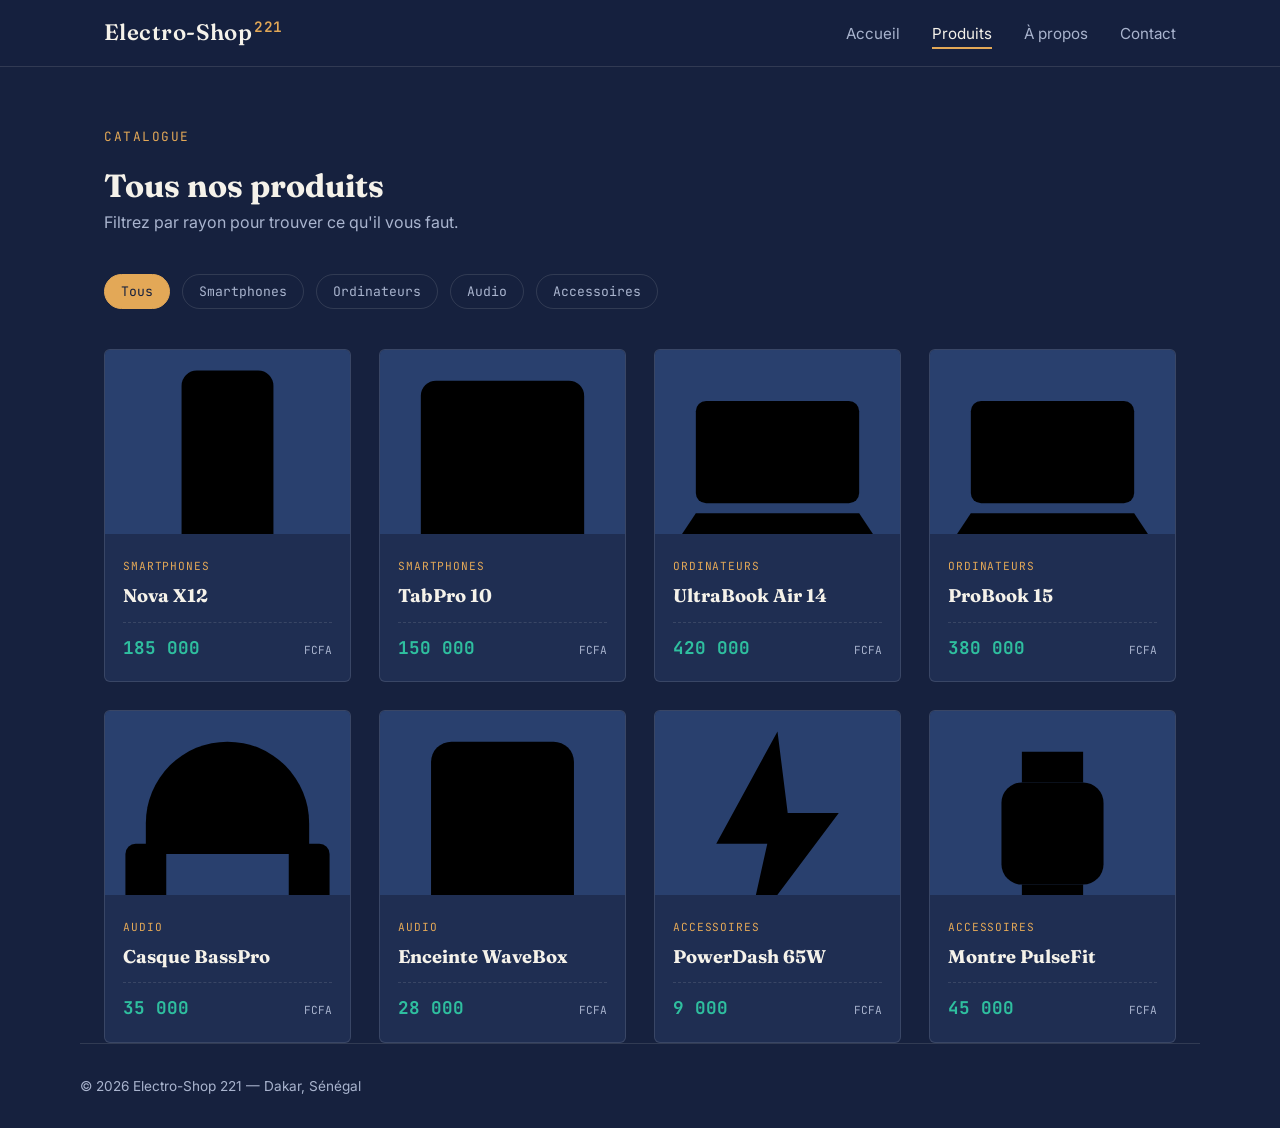
==== produits.html @ 27fc1712 "initialisation" ====
<!DOCTYPE html>
<html lang="fr">
<head>
  <meta charset="UTF-8">
  <meta name="viewport" content="width=device-width, initial-scale=1.0">
  <title>Electro-Shop 221 — Produits</title>
  <link rel="preconnect" href="https://fonts.googleapis.com">
  <link href="https://fonts.googleapis.com/css2?family=Fraunces:wght@500;600;700&family=Inter:wght@400;500;600&family=JetBrains+Mono:wght@400;500&display=swap" rel="stylesheet">
  <link rel="stylesheet" href="style.css">
</head>
<body>

  <header class="site-header">
    <div class="nav-inner">
      <a href="index.html" class="logo">Electro-Shop<span class="logo-code">221</span></a>
      <nav class="main-nav">
        <ul>
          <li><a href="index.html">Accueil</a></li>
          <li><a href="produits.html" class="active">Produits</a></li>
          <li><a href="apropos.html">À propos</a></li>
          <li><a href="contact.html">Contact</a></li>
        </ul>
      </nav>
      <button class="nav-toggle" aria-label="Ouvrir le menu" aria-expanded="false">
        <span></span><span></span><span></span>
      </button>
    </div>
  </header>

  <section class="container" style="padding-top:56px;">
    <div class="section-head">
      <div>
        <span class="eyebrow">Catalogue</span>
        <h2>Tous nos produits</h2>
        <p>Filtrez par rayon pour trouver ce qu'il vous faut.</p>
      </div>
    </div>

    <div class="categories">
      <button class="chip active" data-filter="tous">Tous</button>
      <button class="chip" data-filter="smartphones">Smartphones</button>
      <button class="chip" data-filter="ordinateurs">Ordinateurs</button>
      <button class="chip" data-filter="audio">Audio</button>
      <button class="chip" data-filter="accessoires">Accessoires</button>
    </div>

    <div class="product-grid">

      <div class="product-card" data-category="smartphones">
        <div class="thumb icon-thumb" role="img" aria-label="Smartphone Nova X12"><svg viewBox="0 0 48 48"><rect x="15" y="4" width="18" height="40" rx="3"></rect><line x1="21" y1="38" x2="27" y2="38"></line></svg></div>
        <div class="product-body">
          <span class="product-cat">Smartphones</span>
          <h3 class="product-name">Nova X12</h3>
          <div class="price-tag"><span class="amount">185 000</span><span class="currency">FCFA</span></div>
        </div>
      </div>

      <div class="product-card" data-category="smartphones">
        <div class="thumb icon-thumb" role="img" aria-label="Tablette TabPro 10"><svg viewBox="0 0 48 48"><rect x="8" y="6" width="32" height="36" rx="3"></rect><line x1="20" y1="38" x2="28" y2="38"></line></svg></div>
        <div class="product-body">
          <span class="product-cat">Smartphones</span>
          <h3 class="product-name">TabPro 10</h3>
          <div class="price-tag"><span class="amount">150 000</span><span class="currency">FCFA</span></div>
        </div>
      </div>

      <div class="product-card" data-category="ordinateurs">
        <div class="thumb icon-thumb" role="img" aria-label="Ordinateur UltraBook Air 14"><svg viewBox="0 0 48 48"><rect x="8" y="10" width="32" height="20" rx="2"></rect><path d="M4 38h40l-4-6H8z"></path></svg></div>
        <div class="product-body">
          <span class="product-cat">Ordinateurs</span>
          <h3 class="product-name">UltraBook Air 14</h3>
          <div class="price-tag"><span class="amount">420 000</span><span class="currency">FCFA</span></div>
        </div>
      </div>

      <div class="product-card" data-category="ordinateurs">
        <div class="thumb icon-thumb" role="img" aria-label="Ordinateur ProBook 15"><svg viewBox="0 0 48 48"><rect x="8" y="10" width="32" height="20" rx="2"></rect><path d="M4 38h40l-4-6H8z"></path></svg></div>
        <div class="product-body">
          <span class="product-cat">Ordinateurs</span>
          <h3 class="product-name">ProBook 15</h3>
          <div class="price-tag"><span class="amount">380 000</span><span class="currency">FCFA</span></div>
        </div>
      </div>

      <div class="product-card" data-category="audio">
        <div class="thumb icon-thumb" role="img" aria-label="Casque sans fil BassPro"><svg viewBox="0 0 48 48"><path d="M8 28v-6a16 16 0 0 1 32 0v6"></path><rect x="4" y="26" width="8" height="12" rx="2"></rect><rect x="36" y="26" width="8" height="12" rx="2"></rect></svg></div>
        <div class="product-body">
          <span class="product-cat">Audio</span>
          <h3 class="product-name">Casque BassPro</h3>
          <div class="price-tag"><span class="amount">35 000</span><span class="currency">FCFA</span></div>
        </div>
      </div>

      <div class="product-card" data-category="audio">
        <div class="thumb icon-thumb" role="img" aria-label="Enceinte Bluetooth WaveBox"><svg viewBox="0 0 48 48"><rect x="10" y="6" width="28" height="36" rx="4"></rect><circle cx="24" cy="18" r="5"></circle><circle cx="24" cy="32" r="3"></circle></svg></div>
        <div class="product-body">
          <span class="product-cat">Audio</span>
          <h3 class="product-name">Enceinte WaveBox</h3>
          <div class="price-tag"><span class="amount">28 000</span><span class="currency">FCFA</span></div>
        </div>
      </div>

      <div class="product-card" data-category="accessoires">
        <div class="thumb icon-thumb" role="img" aria-label="Chargeur rapide PowerDash 65W"><svg viewBox="0 0 48 48"><path d="M24 4 12 26h10l-4 18 18-24H26z"></path></svg></div>
        <div class="product-body">
          <span class="product-cat">Accessoires</span>
          <h3 class="product-name">PowerDash 65W</h3>
          <div class="price-tag"><span class="amount">9 000</span><span class="currency">FCFA</span></div>
        </div>
      </div>

      <div class="product-card" data-category="accessoires">
        <div class="thumb icon-thumb" role="img" aria-label="Montre connectée PulseFit"><svg viewBox="0 0 48 48"><rect x="14" y="14" width="20" height="20" rx="4"></rect><path d="M18 14V8h12v6M18 34v6h12v-6"></path></svg></div>
        <div class="product-body">
          <span class="product-cat">Accessoires</span>
          <h3 class="product-name">Montre PulseFit</h3>
          <div class="price-tag"><span class="amount">45 000</span><span class="currency">FCFA</span></div>
        </div>
      </div>

    </div>
  </section>

  <footer class="site-footer container">
    <span>© 2026 Electro-Shop 221 — Dakar, Sénégal</span>
  </footer>

  <script src="script.js"></script>
</body>
</html>
---- style.css ----
:root {
  --bg: #16213E;
  --bg-panel: #1F2E52;
  --bg-panel-light: #29406e;
  --gold: #E3A857;
  --teal: #2FBF9F;
  --text: #F5F2EA;
  --text-muted: #A9B4CE;
  --border: rgba(245, 242, 234, 0.12);

  --font-display: "Fraunces", Georgia, serif;
  --font-body: "Inter", system-ui, -apple-system, sans-serif;
  --font-mono: "JetBrains Mono", "Courier New", monospace;

  --radius: 6px;
  --container: 1120px;
}

* {
  box-sizing: border-box;
}

html {
  scroll-behavior: smooth;
}

body {
  margin: 0;
  background: var(--bg);
  color: var(--text);
  font-family: var(--font-body);
  line-height: 1.5;
}

a {
  color: inherit;
  text-decoration: none;
}

img {
  max-width: 100%;
  display: block;
}

.container {
  max-width: var(--container);
  margin: 0 auto;
  padding: 0 24px;
}



header.site-header {
  position: sticky;
  top: 0;
  z-index: 50;
  background: rgba(22, 33, 62, 0.92);
  backdrop-filter: blur(6px);
  border-bottom: 1px solid var(--border);
}

.nav-inner {
  display: flex;
  align-items: center;
  justify-content: space-between;
  padding: 16px 24px;
  max-width: var(--container);
  margin: 0 auto;
}

.logo {
  font-family: var(--font-display);
  font-size: 1.4rem;
  font-weight: 600;
  letter-spacing: 0.02em;
}

.logo .logo-code {
  color: var(--gold);
  font-family: var(--font-mono);
  font-size: 0.9rem;
  vertical-align: super;
  margin-left: 2px;
}

nav.main-nav ul {
  list-style: none;
  display: flex;
  gap: 32px;
  margin: 0;
  padding: 0;
}

nav.main-nav a {
  font-size: 0.95rem;
  color: var(--text-muted);
  transition: color 0.2s ease;
  position: relative;
}

nav.main-nav a:hover,
nav.main-nav a.active {
  color: var(--text);
}

nav.main-nav a.active::after {
  content: "";
  position: absolute;
  left: 0;
  bottom: -6px;
  width: 100%;
  height: 2px;
  background: var(--gold);
}

.nav-toggle {
  display: none;
  flex-direction: column;
  gap: 5px;
  background: none;
  border: none;
  cursor: pointer;
  padding: 6px;
}

.nav-toggle span {
  width: 24px;
  height: 2px;
  background: var(--text);
  display: block;
}



.hero {
  padding: 96px 0 64px;
  border-bottom: 1px solid var(--border);
}

.hero-inner {
  display: grid;
  grid-template-columns: 1.2fr 1fr;
  gap: 48px;
  align-items: center;
}

.eyebrow {
  font-family: var(--font-mono);
  color: var(--gold);
  font-size: 0.8rem;
  letter-spacing: 0.12em;
  text-transform: uppercase;
  margin-bottom: 16px;
  display: inline-block;
}

.hero h1 {
  font-family: var(--font-display);
  font-size: clamp(2.2rem, 4vw, 3.4rem);
  line-height: 1.1;
  margin: 0 0 20px;
}

.hero p.lead {
  color: var(--text-muted);
  font-size: 1.1rem;
  max-width: 46ch;
  margin-bottom: 32px;
}

.hero-panel {
  background: var(--bg-panel);
  border: 1px solid var(--border);
  border-radius: var(--radius);
  padding: 28px;
}

.hero-panel-title {
  font-family: var(--font-mono);
  font-size: 0.75rem;
  color: var(--text-muted);
  letter-spacing: 0.08em;
  text-transform: uppercase;
  margin-bottom: 14px;
}

.spec-line {
  display: flex;
  justify-content: space-between;
  padding: 10px 0;
  border-bottom: 1px dashed var(--border);
  font-family: var(--font-mono);
  font-size: 0.9rem;
}

.spec-line:last-child {
  border-bottom: none;
}

.spec-line span:first-child {
  color: var(--text-muted);
}



.btn {
  display: inline-flex;
  align-items: center;
  gap: 8px;
  padding: 13px 26px;
  border-radius: var(--radius);
  font-weight: 600;
  font-size: 0.95rem;
  border: 1px solid transparent;
  cursor: pointer;
}

.btn-primary {
  background: var(--gold);
  color: #16213E;
}

.btn-primary:hover {
  background: #eeb96e;
}

.btn-outline {
  border-color: var(--border);
  color: var(--text);
}

.btn-outline:hover {
  border-color: var(--gold);
}



section {
  padding: 72px 0;
}

.section-head {
  display: flex;
  justify-content: space-between;
  align-items: flex-end;
  margin-bottom: 40px;
  flex-wrap: wrap;
  gap: 16px;
}

.section-head h2 {
  font-family: var(--font-display);
  font-size: 2rem;
  margin: 0;
}

.section-head p {
  color: var(--text-muted);
  max-width: 40ch;
  margin: 0;
}



.categories {
  display: flex;
  gap: 12px;
  flex-wrap: wrap;
  margin-bottom: 40px;
}

.chip {
  font-family: var(--font-mono);
  font-size: 0.82rem;
  padding: 8px 16px;
  border: 1px solid var(--border);
  border-radius: 999px;
  background: transparent;
  color: var(--text-muted);
  cursor: pointer;
  transition: all 0.15s ease;
}

.chip:hover {
  border-color: var(--gold);
  color: var(--text);
}

.chip.active {
  background: var(--gold);
  border-color: var(--gold);
  color: #16213E;
}



.product-grid {
  display: grid;
  grid-template-columns: repeat(auto-fill, minmax(240px, 1fr));
  gap: 28px;
}

.product-card {
  background: var(--bg-panel);
  border: 1px solid var(--border);
  border-radius: var(--radius);
  overflow: hidden;
  transition: transform 0.2s ease, border-color 0.2s ease;
}

.product-card:hover {
  transform: translateY(-4px);
  border-color: var(--gold);
}

.product-card .thumb {
  aspect-ratio: 4 / 3;
  overflow: hidden;
  background: var(--bg-panel-light);
}

.product-card .thumb img {
  width: 100%;
  height: 100%;
  object-fit: cover;
}

.product-body {
  padding: 18px 18px 20px;
}

.product-cat {
  font-family: var(--font-mono);
  font-size: 0.7rem;
  color: var(--gold);
  text-transform: uppercase;
  letter-spacing: 0.08em;
}

.product-name {
  font-family: var(--font-display);
  font-size: 1.15rem;
  margin: 6px 0 12px;
}


.price-tag {
  display: flex;
  align-items: baseline;
  justify-content: space-between;
  font-family: var(--font-mono);
  padding-top: 12px;
  border-top: 1px dashed var(--border);
  position: relative;
}

.price-tag .amount {
  font-size: 1.1rem;
  color: var(--teal);
  font-weight: 700;
}

.price-tag .currency {
  font-size: 0.7rem;
  color: var(--text-muted);
}



.timeline {
  display: grid;
  gap: 20px;
}

.timeline-item {
  display: grid;
  grid-template-columns: 90px 1fr;
  gap: 20px;
  padding: 20px 0;
  border-bottom: 1px solid var(--border);
}

.timeline-item .year {
  font-family: var(--font-mono);
  color: var(--gold);
}

.team-grid {
  display: grid;
  grid-template-columns: repeat(auto-fit, minmax(220px, 1fr));
  gap: 24px;
  margin-top: 32px;
}

.team-card {
  background: var(--bg-panel);
  border: 1px solid var(--border);
  border-radius: var(--radius);
  padding: 24px;
  text-align: center;
}

.team-card .avatar {
  width: 72px;
  height: 72px;
  border-radius: 50%;
  background: var(--bg-panel-light);
  margin: 0 auto 14px;
  display: flex;
  align-items: center;
  justify-content: center;
  font-family: var(--font-display);
  color: var(--gold);
  font-size: 1.4rem;
}



.contact-layout {
  display: grid;
  grid-template-columns: 1fr 1fr;
  gap: 48px;
}

form.contact-form {
  display: grid;
  gap: 18px;
}

.field label {
  display: block;
  font-size: 0.85rem;
  color: var(--text-muted);
  margin-bottom: 6px;
}

.field input,
.field textarea {
  width: 100%;
  padding: 12px 14px;
  border-radius: var(--radius);
  border: 1px solid var(--border);
  background: var(--bg-panel);
  color: var(--text);
  font-family: var(--font-body);
  font-size: 0.95rem;
}

.field input:focus,
.field textarea:focus {
  outline: 2px solid var(--gold);
  outline-offset: 1px;
}

.error-msg {
  color: #e57373;
  font-size: 0.8rem;
  margin-top: 4px;
  min-height: 1em;
}

.form-status {
  padding: 12px 14px;
  border-radius: var(--radius);
  font-size: 0.9rem;
  display: none;
}

.form-status.visible {
  display: block;
}

.form-status.success {
  background: rgba(47, 191, 159, 0.15);
  color: var(--teal);
  border: 1px solid var(--teal);
}

.contact-info .spec-line span:first-child {
  min-width: 90px;
}


footer.site-footer {
  border-top: 1px solid var(--border);
  padding: 32px 0;
  color: var(--text-muted);
  font-size: 0.85rem;
  display: flex;
  justify-content: space-between;
  flex-wrap: wrap;
  gap: 12px;
}



@media (max-width: 800px) {
  .hero-inner,
  .contact-layout {
    grid-template-columns: 1fr;
  }

  nav.main-nav {
    position: fixed;
    top: 64px;
    left: 0;
    right: 0;
    background: var(--bg-panel);
    border-bottom: 1px solid var(--border);
    display: none;
    flex-direction: column;
    padding: 16px 24px 24px;
  }

  nav.main-nav.open {
    display: flex;
  }

  nav.main-nav ul {
    flex-direction: column;
    gap: 18px;
  }

  .nav-toggle {
    display: flex;
  }
}
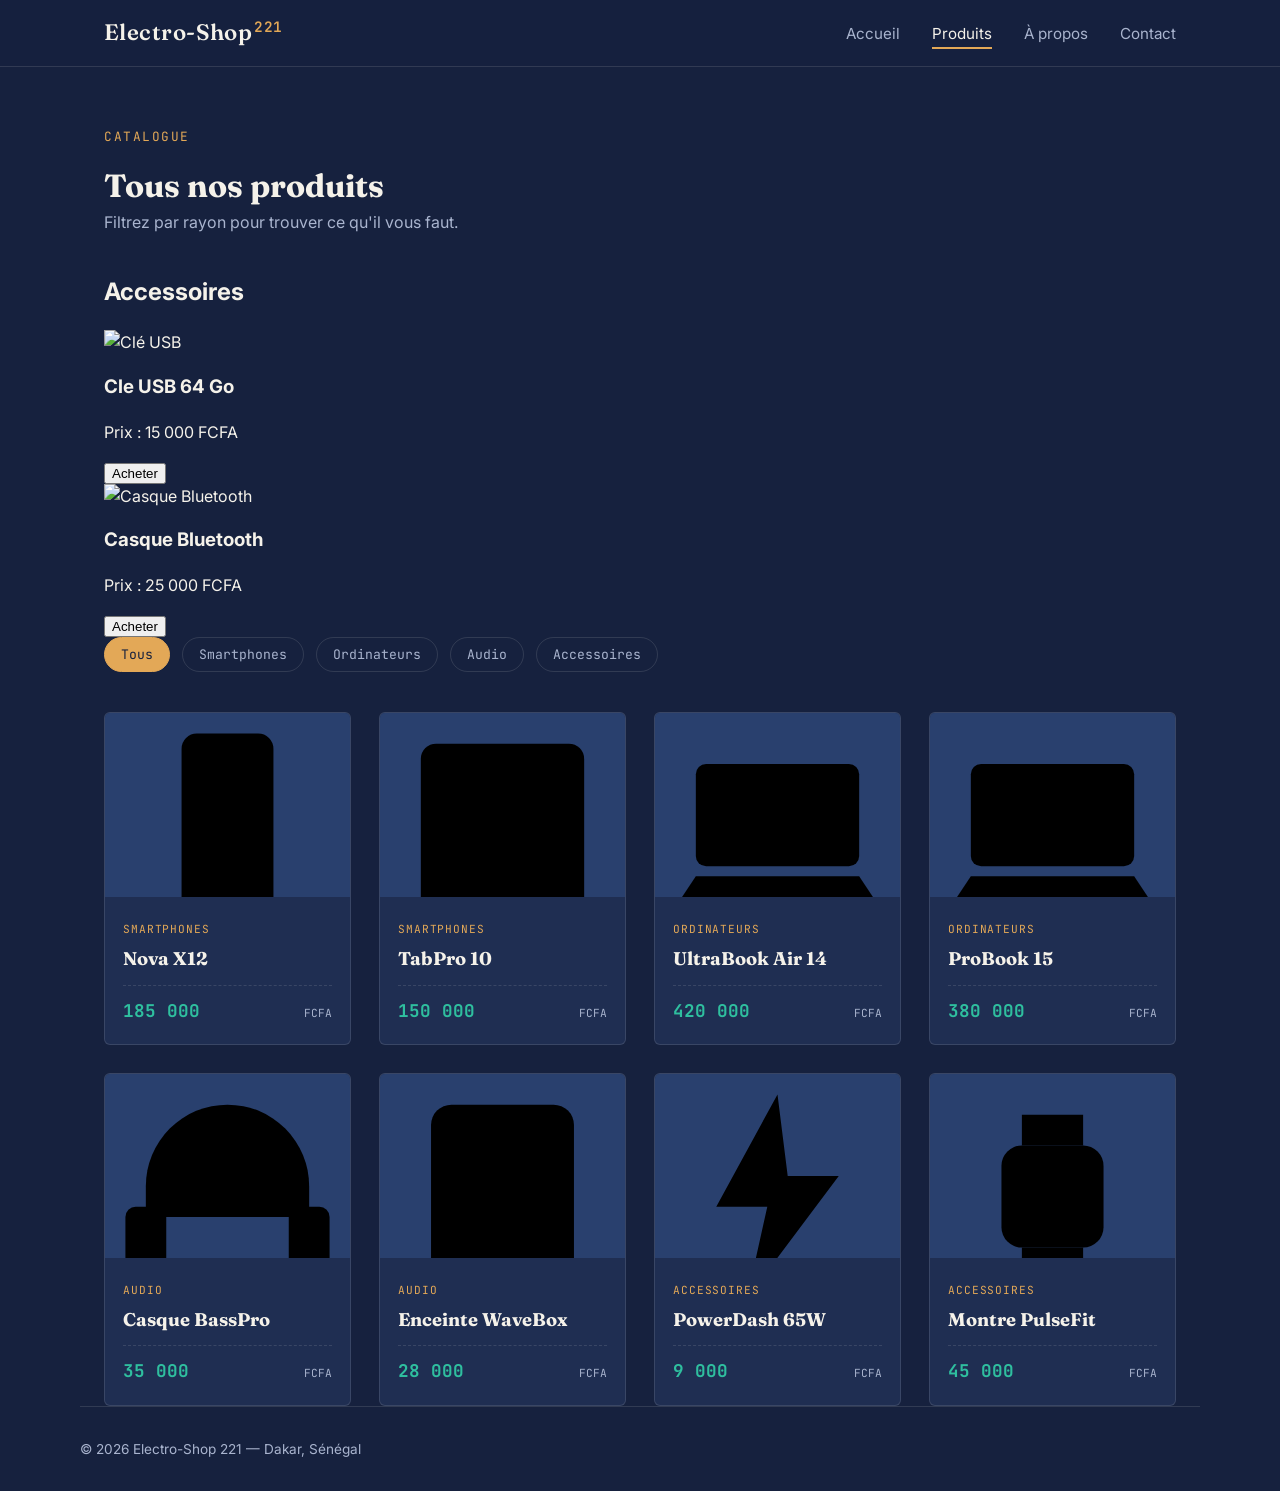
==== commit 60a584a9: "Ajout d'une section pourquoi choisir Electro-Shop" ====
--- a/produits.html
+++ b/produits.html
@@ -35,6 +35,26 @@
         <p>Filtrez par rayon pour trouver ce qu'il vous faut.</p>
       </div>
     </div>
+
+    <h2>Accessoires</h2>
+
+<div class="cards">
+
+    <div class="card">
+      <img src="https://source.unsplash.com/300x300/?usb-flash-drive" alt="Clé USB">
+        <h3>Cle USB 64 Go</h3>
+        <p>Prix : 15 000 FCFA</p>
+        <button>Acheter</button>
+    </div>
+
+    <div class="card">
+      <img src="https://source.unsplash.com/300x300/?headphones" alt="Casque Bluetooth">
+        <h3>Casque Bluetooth</h3>
+        <p>Prix : 25 000 FCFA</p>
+        <button>Acheter</button>
+    </div>
+
+</div>
 
     <div class="categories">
       <button class="chip active" data-filter="tous">Tous</button>
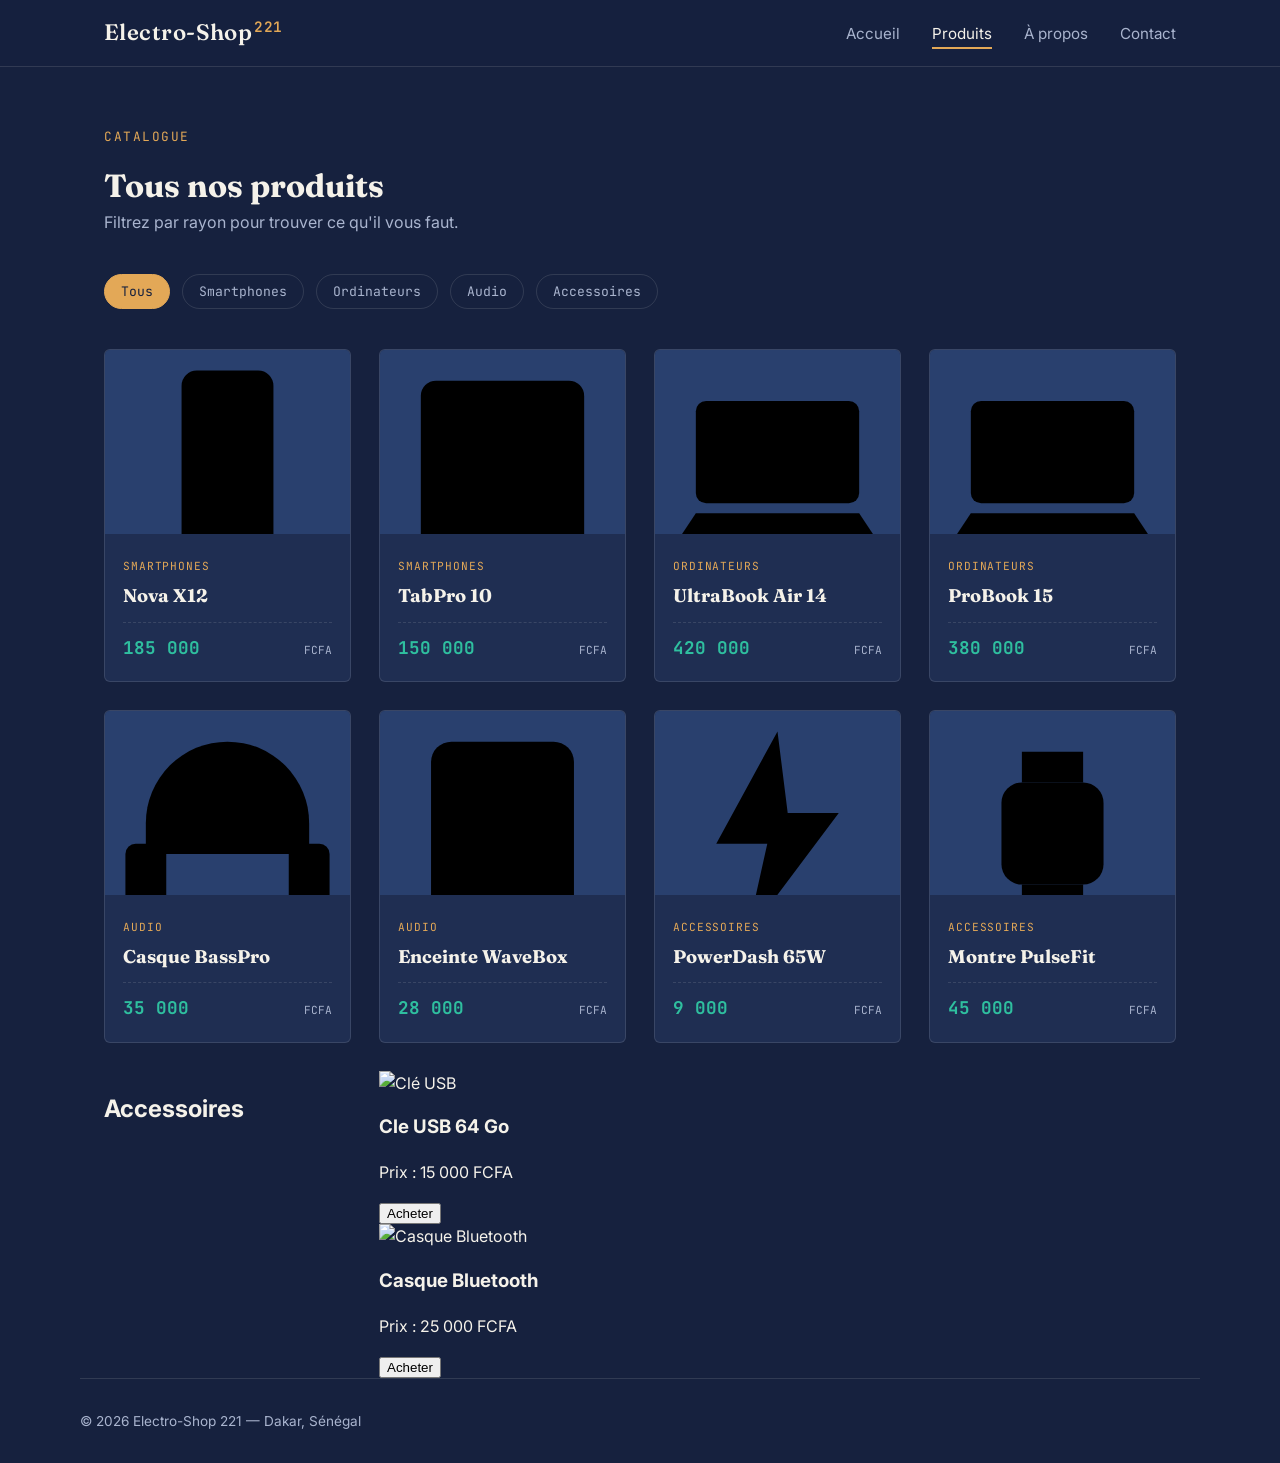
==== commit 3f6894b0: "Ajout d'une interaction sur les boutons d'achat" ====
--- a/produits.html
+++ b/produits.html
@@ -36,22 +36,7 @@
       </div>
     </div>
 
-    <h2>Accessoires</h2>
-
-<div class="cards">
-
-    <div class="card">
-      <img src="https://source.unsplash.com/300x300/?usb-flash-drive" alt="Clé USB">
-        <h3>Cle USB 64 Go</h3>
-        <p>Prix : 15 000 FCFA</p>
-        <button>Acheter</button>
-    </div>
-
-    <div class="card">
-      <img src="https://source.unsplash.com/300x300/?headphones" alt="Casque Bluetooth">
-        <h3>Casque Bluetooth</h3>
-        <p>Prix : 25 000 FCFA</p>
-        <button>Acheter</button>
+   
     </div>
 
 </div>
@@ -138,6 +123,25 @@
         </div>
       </div>
 
+      
+    <h2>Accessoires</h2>
+
+<div class="cards">
+
+    <div class="card">
+      <img src="https://source.unsplash.com/300x300/?usb-flash-drive" alt="Clé USB">
+        <h3>Cle USB 64 Go</h3>
+        <p>Prix : 15 000 FCFA</p>
+        <button>Acheter</button>
+    </div>
+
+    <div class="card">
+      <img src="https://source.unsplash.com/300x300/?headphones" alt="Casque Bluetooth">
+        <h3>Casque Bluetooth</h3>
+        <p>Prix : 25 000 FCFA</p>
+        <button>Acheter</button>
+    </div>
+
     </div>
   </section>
 
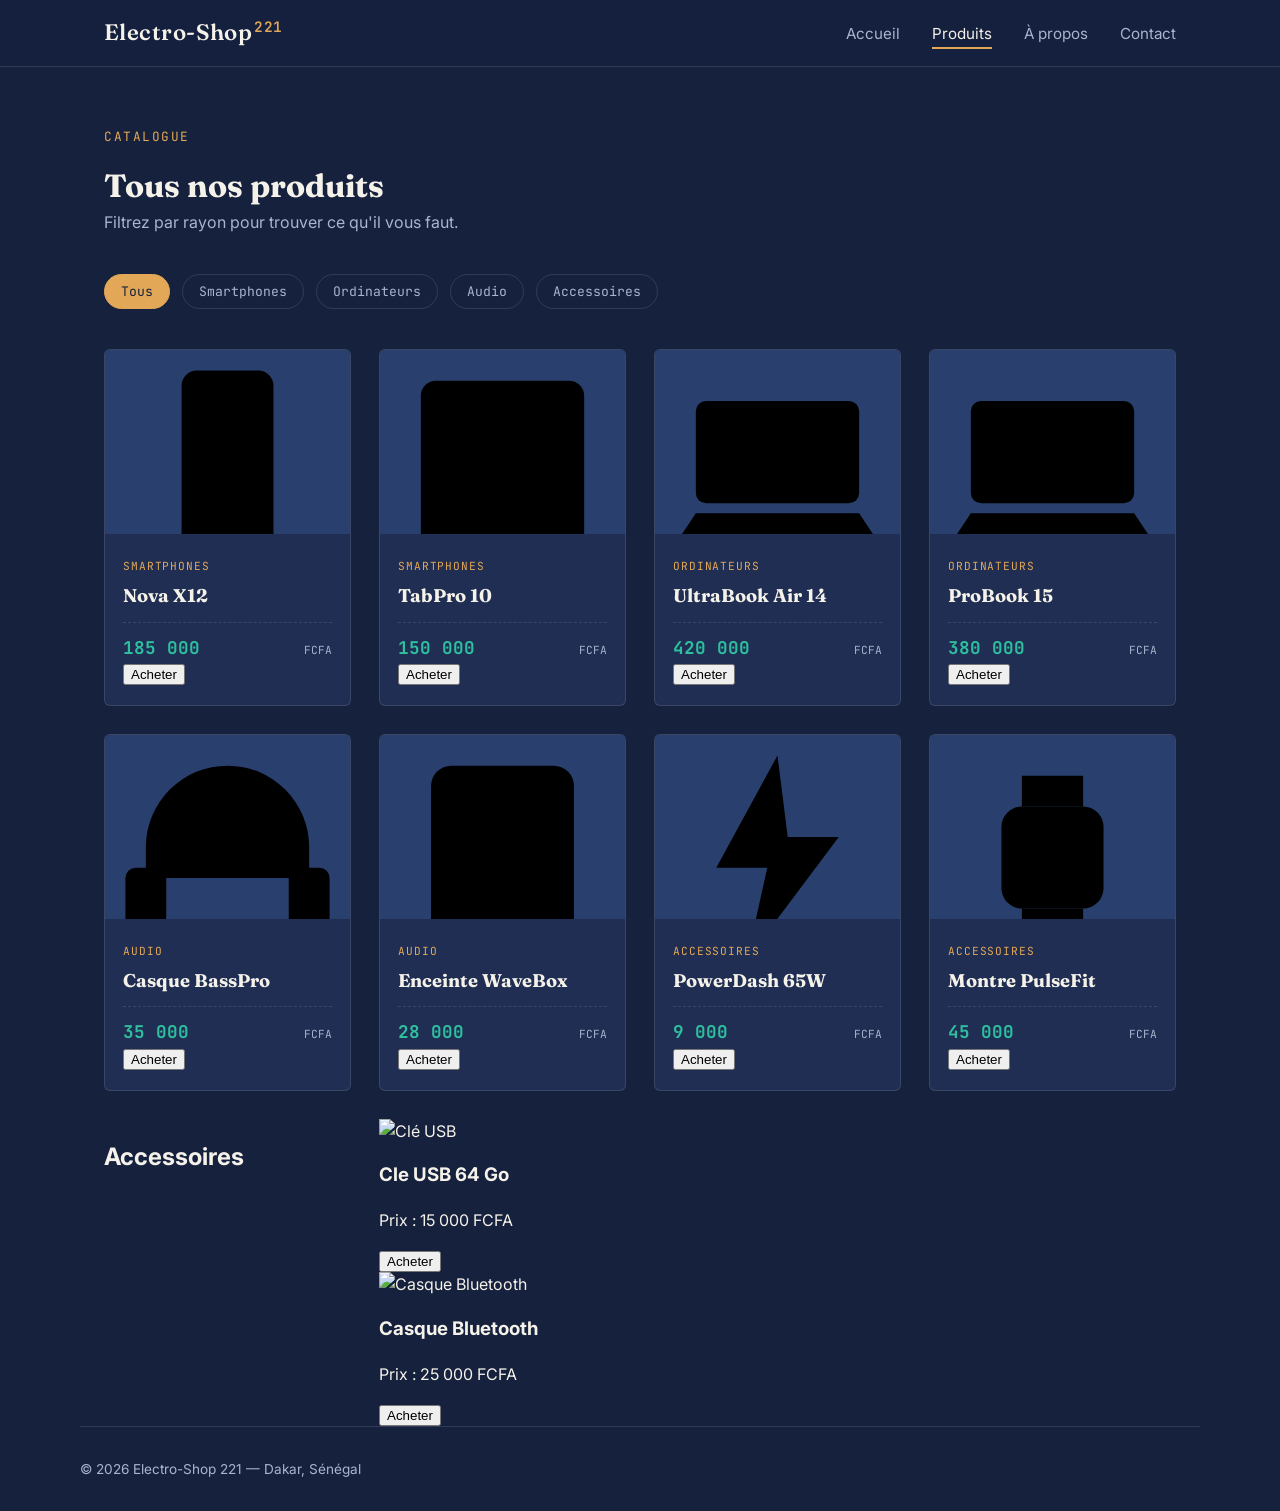
==== commit 1804a640: "Ajout des boutons d'achat dans produits.html et index.html" ====
--- a/produits.html
+++ b/produits.html
@@ -57,6 +57,7 @@
           <span class="product-cat">Smartphones</span>
           <h3 class="product-name">Nova X12</h3>
           <div class="price-tag"><span class="amount">185 000</span><span class="currency">FCFA</span></div>
+          <button>Acheter</button>
         </div>
       </div>
 
@@ -66,6 +67,7 @@
           <span class="product-cat">Smartphones</span>
           <h3 class="product-name">TabPro 10</h3>
           <div class="price-tag"><span class="amount">150 000</span><span class="currency">FCFA</span></div>
+          <button>Acheter</button>
         </div>
       </div>
 
@@ -75,6 +77,7 @@
           <span class="product-cat">Ordinateurs</span>
           <h3 class="product-name">UltraBook Air 14</h3>
           <div class="price-tag"><span class="amount">420 000</span><span class="currency">FCFA</span></div>
+          <button>Acheter</button>
         </div>
       </div>
 
@@ -84,6 +87,7 @@
           <span class="product-cat">Ordinateurs</span>
           <h3 class="product-name">ProBook 15</h3>
           <div class="price-tag"><span class="amount">380 000</span><span class="currency">FCFA</span></div>
+          <button>Acheter</button>
         </div>
       </div>
 
@@ -93,6 +97,7 @@
           <span class="product-cat">Audio</span>
           <h3 class="product-name">Casque BassPro</h3>
           <div class="price-tag"><span class="amount">35 000</span><span class="currency">FCFA</span></div>
+          <button>Acheter</button>
         </div>
       </div>
 
@@ -102,6 +107,7 @@
           <span class="product-cat">Audio</span>
           <h3 class="product-name">Enceinte WaveBox</h3>
           <div class="price-tag"><span class="amount">28 000</span><span class="currency">FCFA</span></div>
+          <button>Acheter</button>
         </div>
       </div>
 
@@ -111,6 +117,7 @@
           <span class="product-cat">Accessoires</span>
           <h3 class="product-name">PowerDash 65W</h3>
           <div class="price-tag"><span class="amount">9 000</span><span class="currency">FCFA</span></div>
+          <button>Acheter</button>
         </div>
       </div>
 
@@ -120,6 +127,7 @@
           <span class="product-cat">Accessoires</span>
           <h3 class="product-name">Montre PulseFit</h3>
           <div class="price-tag"><span class="amount">45 000</span><span class="currency">FCFA</span></div>
+          <button>Acheter</button>
         </div>
       </div>
 
